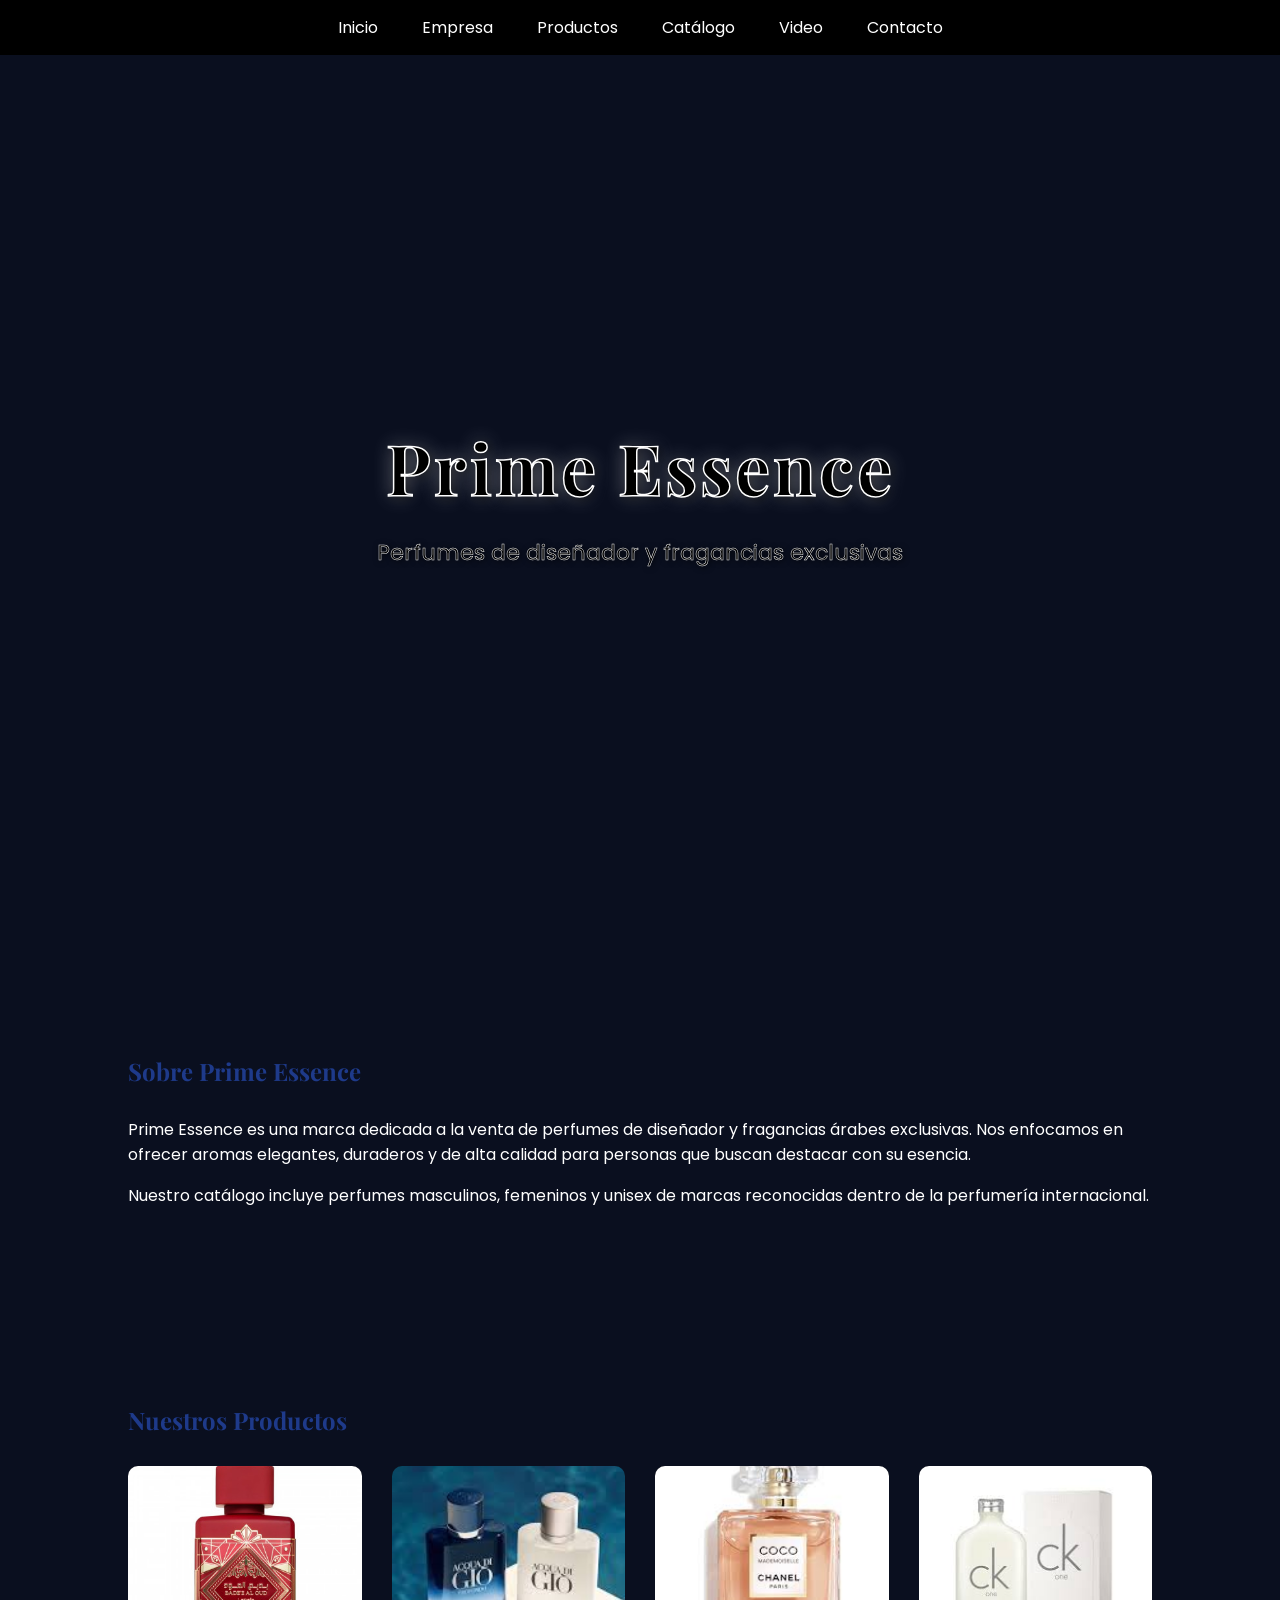
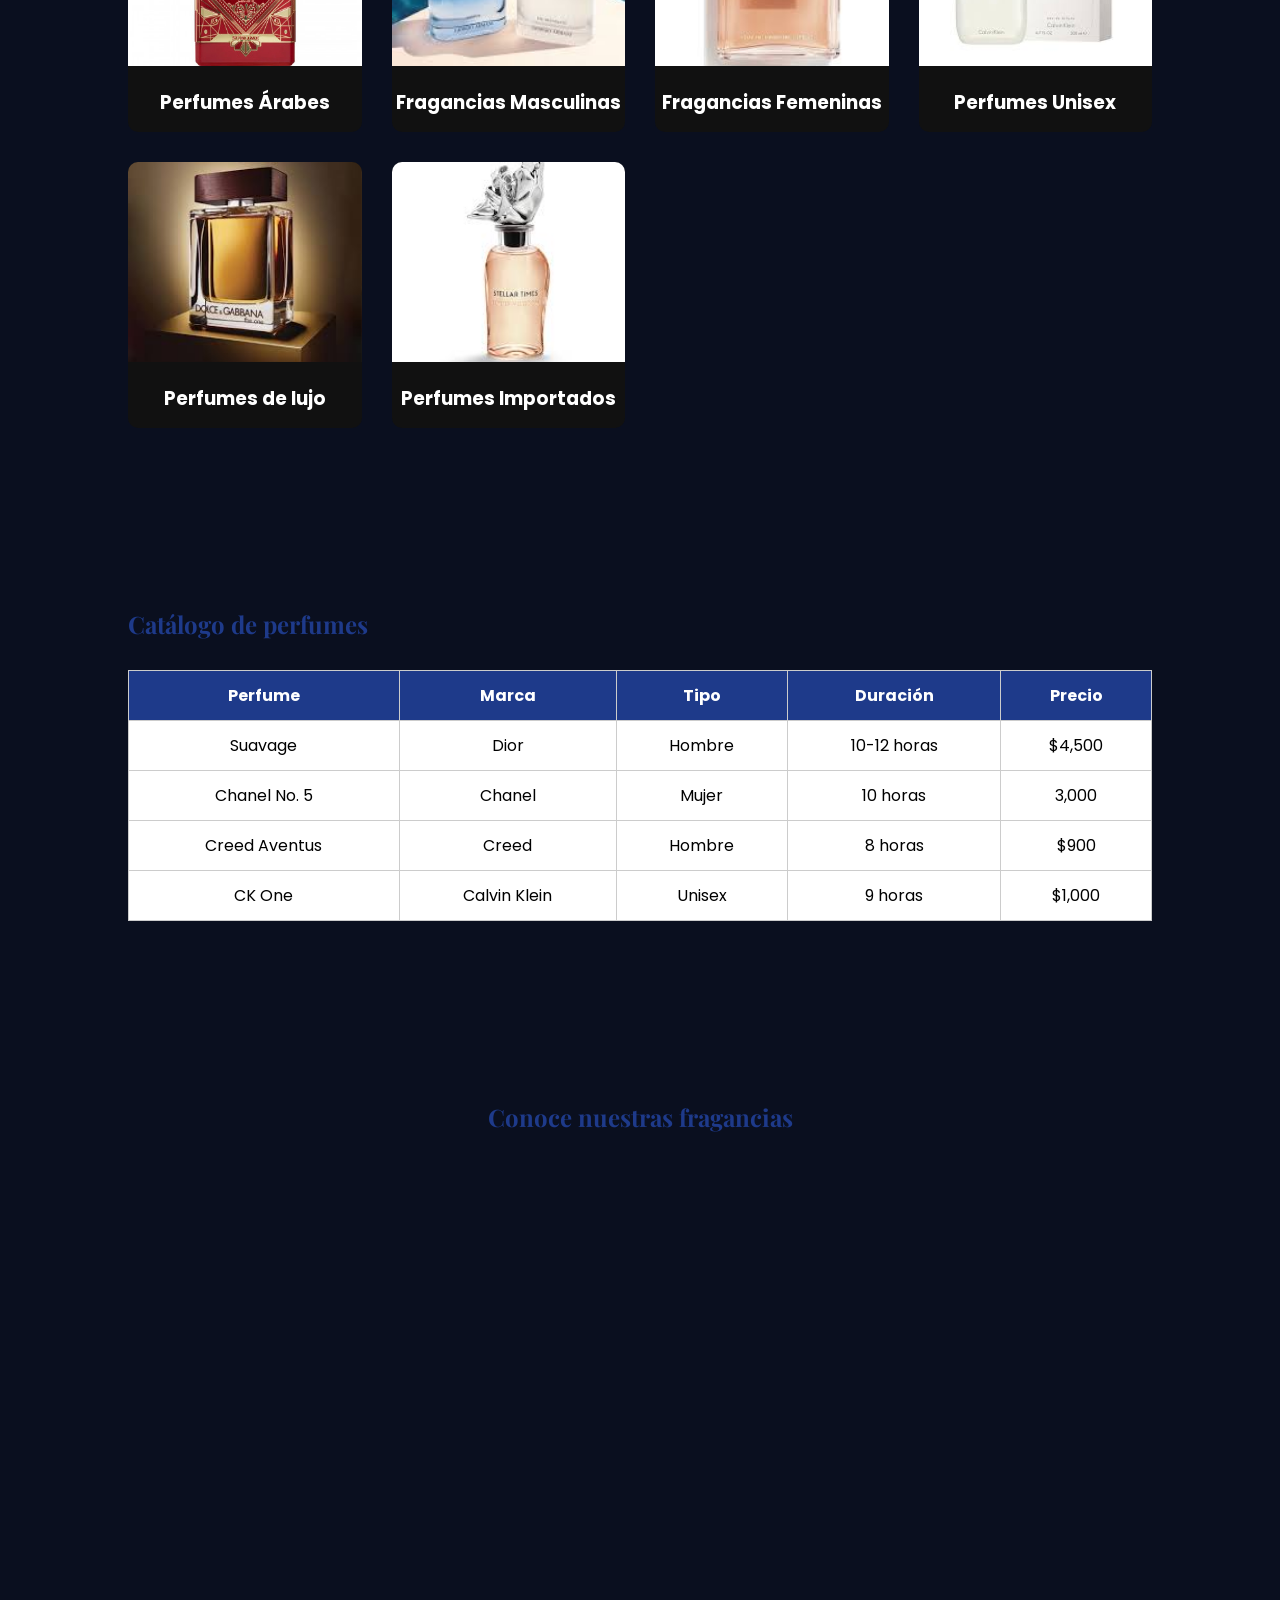
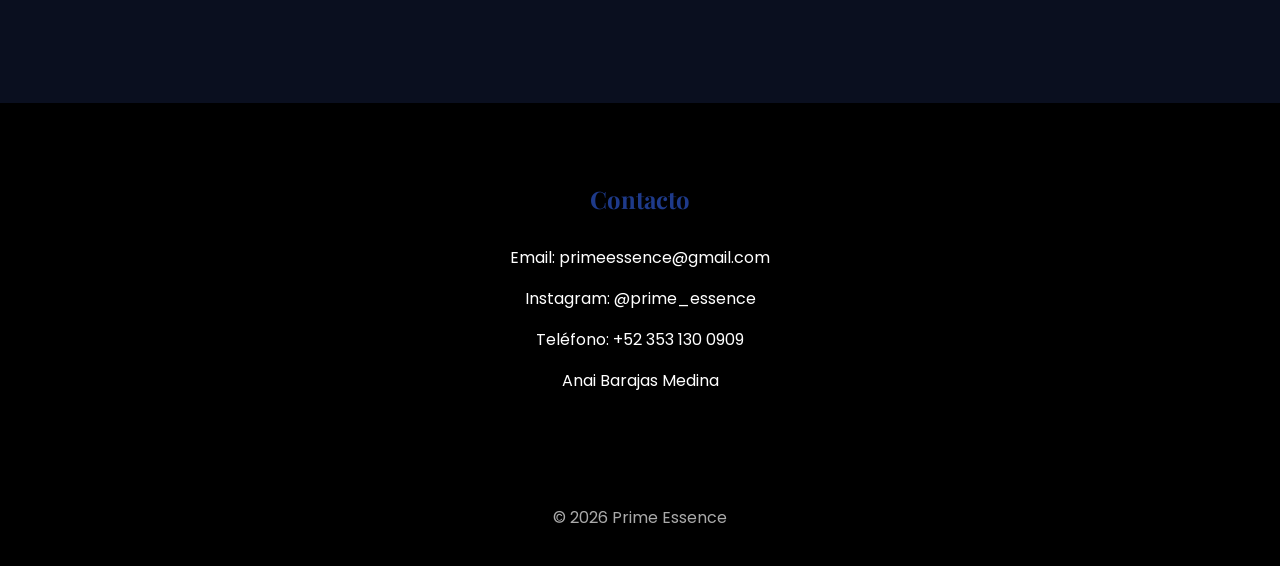
==== index.html @ 15676454 "Index pagina 1 commit" ====
<!DOCTYPE html>
<html lang="es">
<head>
<meta charset="UTF-8">
<title>Prime Essence</title>

<link href="https://fonts.googleapis.com/css2?family=Playfair+Display:wght@500&family=Poppins:wght@300&display=swap" rel="stylesheet">

<style>

html{
scroll-behavior:smooth;
}

body{
margin:0;
font-family:Poppins;
background:#0a0f1f;
color:white;
}

/* MENU */

nav{
background:#000;
padding:15px;
text-align:center;
position:sticky;
top:0;
z-index:100;
}

nav a{
color:white;
margin:20px;
text-decoration:none;
font-size:16px;
transition:0.3s;
}

nav a:hover{
color:#1e3a8a;
}

/* PORTADA */

header{
background:url("portada2.jpg") center/cover;
height:100vh;
display:flex;
flex-direction:column;
justify-content:center;
align-items:center;
text-align:center;
}

header h1{
font-family:Playfair Display;
font-size:70px;
margin:0;
letter-spacing:3px;
color: black;
/* Borde blanco para resaltar sobre el fondo */
-webkit-text-stroke: 1.5px white;
text-shadow: 0 0 20px rgba(255,255,255,0.4), 2px 2px 8px rgba(0,0,0,0.8);
}

header p{
font-size:22px;
color: black;
-webkit-text-stroke: 0.5px white;
text-shadow: 1px 1px 6px rgba(0,0,0,0.9);
}

/* SECCIONES */

section{
padding:80px 10%;
}

h2{
font-family:Playfair Display;
color:#1e3a8a;
margin-bottom:30px;
}

/* PRODUCTOS */

.productos{
display:grid;
grid-template-columns:repeat(auto-fit,minmax(220px,1fr));
gap:30px;
}

.card{
background:#111;
border-radius:10px;
overflow:hidden;
text-align:center;
transition:0.3s;
}

.card img{
width:100%;
height:200px;
object-fit:cover;
}

.card:hover{
transform:scale(1.05);
}

.card h3{
margin:15px 0;
}

/* TABLA */

table{
width:100%;
border-collapse:collapse;
margin-top:20px;
background:white;
color:black;
}

th, td{
padding:12px;
border:1px solid #ccc;
text-align:center;
}

th{
background:#1e3a8a;
color:white;
}

/* VIDEO */

.video{
text-align:center;
}

/* Contenedor responsivo 16:9 */
.video-wrapper {
position: relative;
width: 80%;
margin: 0 auto;
padding-top: 45%; /* 80% * 9/16 = 45% */
}

.video-wrapper iframe {
position: absolute;
top: 0;
left: 0;
width: 100%;
height: 100%;
border: none;
}

/* CONTACTO */

.contacto{
background:#000;
text-align:center;
padding:60px;
}

footer{
text-align:center;
padding:20px;
background:#000;
color:#aaa;
}

</style>
</head>

<body>

<nav>

<a href="#inicio">Inicio</a>
<a href="#empresa">Empresa</a>
<a href="#productos">Productos</a>
<a href="#catalogo">Catálogo</a>
<a href="#video">Video</a>
<a href="#contacto">Contacto</a>

</nav>

<header id="inicio">

<h1>Prime Essence</h1>
<p>Perfumes de diseñador y fragancias exclusivas</p>

</header>

<section id="empresa">

<h2>Sobre Prime Essence</h2>

<p>
Prime Essence es una marca dedicada a la venta de perfumes de diseñador y fragancias
árabes exclusivas. Nos enfocamos en ofrecer aromas elegantes, duraderos y de alta
calidad para personas que buscan destacar con su esencia.
</p>

<p>
Nuestro catálogo incluye perfumes masculinos, femeninos y unisex de marcas
reconocidas dentro de la perfumería internacional.
</p>

</section>

<section id="productos">

<h2>Nuestros Productos</h2>

<div class="productos">

<div class="card">
<img src="arabe.jpg.jpeg">
<h3>Perfumes Árabes</h3>
</div>

<div class="card">
<img src="masculinas.jpg.jpeg">
<h3>Fragancias Masculinas</h3>
</div>

<div class="card">
<img src="feme.jpg.jpeg">
<h3>Fragancias Femeninas</h3>
</div>

<div class="card">
<img src="unisex.jpg.jpeg">
<h3>Perfumes Unisex</h3>
</div>

<div class="card">
<img src="delujo.jpg.jpeg">
<h3>Perfumes de lujo</h3>
</div>

<div class="card">
<img src="impor.jpg.jpeg">
<h3>Perfumes Importados</h3>
</div>

</div>

</section>

<section id="catalogo">

<h2>Catálogo de perfumes</h2>

<table>

<tr>
<th>Perfume</th>
<th>Marca</th>
<th>Tipo</th>
<th>Duración</th>
<th>Precio</th>
</tr>

<tr>
<td>Suavage</td>
<td>Dior</td>
<td>Hombre</td>
<td>10-12 horas</td>
<td>$4,500</td>
</tr>

<tr>
<td>Chanel No. 5</td>
<td>Chanel</td>
<td>Mujer</td>
<td>10 horas</td>
<td>3,000</td>
</tr>

<tr>
<td>Creed Aventus</td>
<td>Creed</td>
<td>Hombre</td>
<td>8 horas</td>
<td>$900</td>
</tr>

<tr>
<td>CK One</td>
<td>Calvin Klein</td>
<td>Unisex</td>
<td>9 horas</td>
<td>$1,000</td>
</tr>

</table>

</section>

<section id="video" class="video">

<h2>Conoce nuestras fragancias</h2>

<!-- URL de embed corregida: usar /embed/VIDEO_ID en lugar del link de watch -->
<div class="video-wrapper">
  <iframe 
    src="https://www.youtube.com/embed/Tdal-6WNWVo" 
    allow="accelerometer; autoplay; clipboard-write; encrypted-media; gyroscope; picture-in-picture" 
    allowfullscreen>
  </iframe>
</div>

</section>

<section id="contacto" class="contacto">

<h2>Contacto</h2>

<p>Email: primeessence@gmail.com</p>
<p>Instagram: @prime_essence</p>
<p>Teléfono: +52 353 130 0909</p>
<p>Anai Barajas Medina</p>

</section>

<footer>

<p>© 2026 Prime Essence</p>

</footer>

</body>
</html>
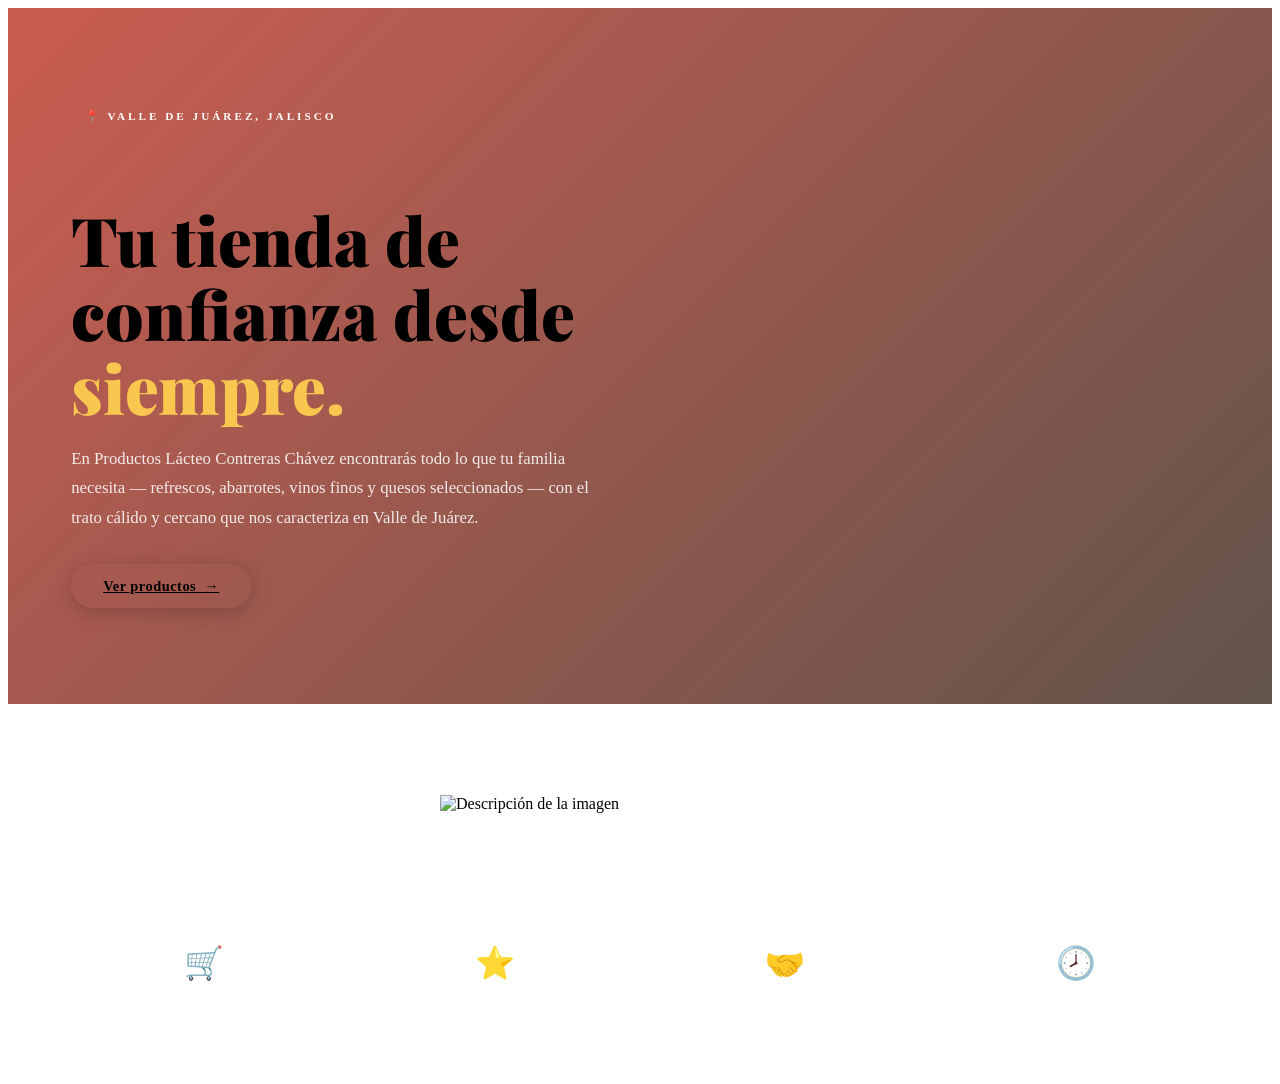
==== commit e71a4649: "Index2" ====
--- a/index.html
+++ b/index.html
@@ -1,339 +1,119 @@
 <!DOCTYPE html>
 <html lang="es">
 <head>
-<meta charset="UTF-8">
-<title>Prime Essence</title>
+  <meta charset="UTF-8" />
+  <meta name="viewport" content="width=device-width, initial-scale=1.0"/>
+  <title>Inicio – Productos Lácteo Contreras Chávez</title>
+  <link rel="preconnect" href="https://fonts.googleapis.com">
+  <link href="https://fonts.googleapis.com/css2?family=Playfair+Display:wght@700;900&family=Lato:wght@300;400;700&display=swap" rel="stylesheet">
+  <link rel="stylesheet" href="styles.css">
+  <style>
+    #inicio {
+      min-height:calc(100vh - var(--nav-h));
+      background:
+        linear-gradient(135deg,rgba(192,57,43,.82) 0%,rgba(44,26,14,.75) 100%),
+        url('https://images.unsplash.com/photo-1542838132-92c53300491e?q=80&w=1400') center/cover no-repeat;
+      display:flex; align-items:center;
+      padding:6rem 5%;
+      position:relative; overflow:hidden;
+    }
+    #inicio::after {
+      content:''; position:absolute;
+      bottom:-2px; left:0; right:0; height:80px;
+      background:var(--cream);
+      clip-path:ellipse(55% 100% at 50% 100%);
+    }
+    .hero-content { max-width:680px; animation:fadeUp .9s ease both; }
+    .hero-badge {
+      display:inline-block; background:var(--red-light); color:#fff;
+      font-size:.7rem; font-weight:700; letter-spacing:3px; text-transform:uppercase;
+      padding:.35rem .85rem; border-radius:30px; margin-bottom:1.2rem;
+    }
+    .hero-content h1 {
+      font-family:'Playfair Display',serif;
+      font-size:clamp(2.4rem,6vw,4.2rem); font-weight:900;
+      color:var(--white); line-height:1.1; margin-bottom:1.2rem;
+    }
+    .hero-content h1 em { color:#f9c74f; font-style:normal; }
+    .hero-content p {
+      font-size:1.05rem; font-weight:300; color:rgba(255,255,255,.88);
+      line-height:1.75; margin-bottom:2rem; max-width:520px;
+    }
+    .hero-cta {
+      display:inline-flex; align-items:center; gap:.6rem;
+      background:var(--white); color:var(--red);
+      font-weight:700; font-size:.9rem; letter-spacing:.5px;
+      padding:.85rem 2rem; border-radius:50px;
+      box-shadow:0 4px 20px rgba(0,0,0,.2);
+      transition:background .25s,color .25s,transform .2s;
+    }
+    .hero-cta:hover { background:var(--red); color:#fff; transform:translateY(-2px); }
 
-<link href="https://fonts.googleapis.com/css2?family=Playfair+Display:wght@500&family=Poppins:wght@300&display=swap" rel="stylesheet">
+    .highlights {
+      background:var(--red); padding:2.5rem 5%;
+      display:grid; grid-template-columns:repeat(auto-fit,minmax(180px,1fr));
+      gap:1.5rem; text-align:center;
+    }
+    .hl-item { color:#fff; }
+    .hl-icon { font-size:2rem; margin-bottom:.4rem; }
+    .hl-num  { font-family:'Playfair Display',serif; font-size:2rem; font-weight:900; line-height:1; }
+    .hl-text { font-size:.78rem; letter-spacing:2px; text-transform:uppercase; opacity:.8; }
 
-<style>
-
-html{
-scroll-behavior:smooth;
-}
-
-body{
-margin:0;
-font-family:Poppins;
-background:#0a0f1f;
-color:white;
-}
-
-/* MENU */
-
-nav{
-background:#000;
-padding:15px;
-text-align:center;
-position:sticky;
-top:0;
-z-index:100;
-}
-
-nav a{
-color:white;
-margin:20px;
-text-decoration:none;
-font-size:16px;
-transition:0.3s;
-}
-
-nav a:hover{
-color:#1e3a8a;
-}
-
-/* PORTADA */
-
-header{
-background:url("portada2.jpg") center/cover;
-height:100vh;
-display:flex;
-flex-direction:column;
-justify-content:center;
-align-items:center;
-text-align:center;
-}
-
-header h1{
-font-family:Playfair Display;
-font-size:70px;
-margin:0;
-letter-spacing:3px;
-color: black;
-/* Borde blanco para resaltar sobre el fondo */
--webkit-text-stroke: 1.5px white;
-text-shadow: 0 0 20px rgba(255,255,255,0.4), 2px 2px 8px rgba(0,0,0,0.8);
-}
-
-header p{
-font-size:22px;
-color: black;
--webkit-text-stroke: 0.5px white;
-text-shadow: 1px 1px 6px rgba(0,0,0,0.9);
-}
-
-/* SECCIONES */
-
-section{
-padding:80px 10%;
-}
-
-h2{
-font-family:Playfair Display;
-color:#1e3a8a;
-margin-bottom:30px;
-}
-
-/* PRODUCTOS */
-
-.productos{
-display:grid;
-grid-template-columns:repeat(auto-fit,minmax(220px,1fr));
-gap:30px;
-}
-
-.card{
-background:#111;
-border-radius:10px;
-overflow:hidden;
-text-align:center;
-transition:0.3s;
-}
-
-.card img{
-width:100%;
-height:200px;
-object-fit:cover;
-}
-
-.card:hover{
-transform:scale(1.05);
-}
-
-.card h3{
-margin:15px 0;
-}
-
-/* TABLA */
-
-table{
-width:100%;
-border-collapse:collapse;
-margin-top:20px;
-background:white;
-color:black;
-}
-
-th, td{
-padding:12px;
-border:1px solid #ccc;
-text-align:center;
-}
-
-th{
-background:#1e3a8a;
-color:white;
-}
-
-/* VIDEO */
-
-.video{
-text-align:center;
-}
-
-/* Contenedor responsivo 16:9 */
-.video-wrapper {
-position: relative;
-width: 80%;
-margin: 0 auto;
-padding-top: 45%; /* 80% * 9/16 = 45% */
-}
-
-.video-wrapper iframe {
-position: absolute;
-top: 0;
-left: 0;
-width: 100%;
-height: 100%;
-border: none;
-}
-
-/* CONTACTO */
-
-.contacto{
-background:#000;
-text-align:center;
-padding:60px;
-}
-
-footer{
-text-align:center;
-padding:20px;
-background:#000;
-color:#aaa;
-}
-
-</style>
+    #preview { background:var(--warm-gray); }
+    .products-grid {
+      display:grid; grid-template-columns:repeat(auto-fit,minmax(240px,1fr)); gap:1.8rem;
+    }
+    .card {
+      background:var(--white); border-radius:var(--radius);
+      overflow:hidden; box-shadow:var(--shadow);
+      transition:transform .3s,box-shadow .3s;
+    }
+    .card:hover { transform:translateY(-6px); box-shadow:0 12px 36px rgba(44,26,14,.18); }
+    .card-img-wrap { height:200px; overflow:hidden; position:relative; }
+    .card-img-wrap img { height:100%; object-fit:cover; transition:transform .5s; }
+    .card:hover .card-img-wrap img { transform:scale(1.07); }
+    .card-tag {
+      position:absolute; top:.8rem; left:.8rem;
+      background:var(--red); color:#fff;
+      font-size:.65rem; font-weight:700; letter-spacing:2px;
+      text-transform:uppercase; padding:.3rem .7rem; border-radius:20px;
+    }
+    .card-body { padding:1.2rem 1.4rem 1.5rem; }
+    .card-body h3 {
+      font-family:'Playfair Display',serif; font-size:1.2rem;
+      font-weight:700; margin-bottom:.4rem; color:var(--dark);
+    }
+    .card-body p { font-size:.83rem; color:var(--mid-gray); line-height:1.6; }
+    .card-arrow {
+      display:inline-flex; align-items:center; gap:.3rem;
+      color:var(--red); font-size:.8rem; font-weight:700;
+      margin-top:.8rem; letter-spacing:.5px;
+    }
+    @media(max-width:640px){ .highlights{ grid-template-columns:1fr 1fr; } }
+  </style>
 </head>
-
 <body>
 
-<nav>
-
-<a href="#inicio">Inicio</a>
-<a href="#empresa">Empresa</a>
-<a href="#productos">Productos</a>
-<a href="#catalogo">Catálogo</a>
-<a href="#video">Video</a>
-<a href="#contacto">Contacto</a>
-
-</nav>
-
-<header id="inicio">
-
-<h1>Prime Essence</h1>
-<p>Perfumes de diseñador y fragancias exclusivas</p>
-
-</header>
-
-<section id="empresa">
-
-<h2>Sobre Prime Essence</h2>
-
-<p>
-Prime Essence es una marca dedicada a la venta de perfumes de diseñador y fragancias
-árabes exclusivas. Nos enfocamos en ofrecer aromas elegantes, duraderos y de alta
-calidad para personas que buscan destacar con su esencia.
-</p>
-
-<p>
-Nuestro catálogo incluye perfumes masculinos, femeninos y unisex de marcas
-reconocidas dentro de la perfumería internacional.
-</p>
-
+<section id="inicio">
+  <div class="hero-content">
+    <span class="hero-badge">📍 Valle de Juárez, Jalisco</span>
+    <h1>Tu tienda de<br>confianza desde<br><em>siempre.</em></h1>
+    <p>En Productos Lácteo Contreras Chávez encontrarás todo lo que tu familia necesita — refrescos, abarrotes, vinos finos y quesos seleccionados — con el trato cálido y cercano que nos caracteriza en Valle de Juárez.</p>
+    <a href="productos.html" class="hero-cta">Ver productos &nbsp;→</a>
+  </div>
 </section>
 
-<section id="productos">
-
-<h2>Nuestros Productos</h2>
-
-<div class="productos">
-
-<div class="card">
-<img src="arabe.jpg.jpeg">
-<h3>Perfumes Árabes</h3>
+<div  style="display: flex; justify-content: center; align-items: center; min-height: 200px;">
+  <img src="logo.png" alt="Descripción de la imagen" style="width: 400px; height: auto;">
 </div>
 
-<div class="card">
-<img src="masculinas.jpg.jpeg">
-<h3>Fragancias Masculinas</h3>
+<div class="highlights">
+  <div class="hl-item"><div class="hl-icon">🛒</div><div class="hl-num">+500</div><div class="hl-text">Productos</div></div>
+  <div class="hl-item"><div class="hl-icon">⭐</div><div class="hl-num">20+</div><div class="hl-text">Años de tradición</div></div>
+  <div class="hl-item"><div class="hl-icon">🤝</div><div class="hl-num">100%</div><div class="hl-text">Trato familiar</div></div>
+  <div class="hl-item"><div class="hl-icon">🕗</div><div class="hl-num">7/7</div><div class="hl-text">Todos los días</div></div>
 </div>
 
-<div class="card">
-<img src="feme.jpg.jpeg">
-<h3>Fragancias Femeninas</h3>
-</div>
-
-<div class="card">
-<img src="unisex.jpg.jpeg">
-<h3>Perfumes Unisex</h3>
-</div>
-
-<div class="card">
-<img src="delujo.jpg.jpeg">
-<h3>Perfumes de lujo</h3>
-</div>
-
-<div class="card">
-<img src="impor.jpg.jpeg">
-<h3>Perfumes Importados</h3>
-</div>
-
-</div>
-
-</section>
-
-<section id="catalogo">
-
-<h2>Catálogo de perfumes</h2>
-
-<table>
-
-<tr>
-<th>Perfume</th>
-<th>Marca</th>
-<th>Tipo</th>
-<th>Duración</th>
-<th>Precio</th>
-</tr>
-
-<tr>
-<td>Suavage</td>
-<td>Dior</td>
-<td>Hombre</td>
-<td>10-12 horas</td>
-<td>$4,500</td>
-</tr>
-
-<tr>
-<td>Chanel No. 5</td>
-<td>Chanel</td>
-<td>Mujer</td>
-<td>10 horas</td>
-<td>3,000</td>
-</tr>
-
-<tr>
-<td>Creed Aventus</td>
-<td>Creed</td>
-<td>Hombre</td>
-<td>8 horas</td>
-<td>$900</td>
-</tr>
-
-<tr>
-<td>CK One</td>
-<td>Calvin Klein</td>
-<td>Unisex</td>
-<td>9 horas</td>
-<td>$1,000</td>
-</tr>
-
-</table>
-
-</section>
-
-<section id="video" class="video">
-
-<h2>Conoce nuestras fragancias</h2>
-
-<!-- URL de embed corregida: usar /embed/VIDEO_ID en lugar del link de watch -->
-<div class="video-wrapper">
-  <iframe 
-    src="https://www.youtube.com/embed/Tdal-6WNWVo" 
-    allow="accelerometer; autoplay; clipboard-write; encrypted-media; gyroscope; picture-in-picture" 
-    allowfullscreen>
-  </iframe>
-</div>
-
-</section>
-
-<section id="contacto" class="contacto">
-
-<h2>Contacto</h2>
-
-<p>Email: primeessence@gmail.com</p>
-<p>Instagram: @prime_essence</p>
-<p>Teléfono: +52 353 130 0909</p>
-<p>Anai Barajas Medina</p>
-
-</section>
-
-<footer>
-
-<p>© 2026 Prime Essence</p>
-
-</footer>
-
+<script src="nav.js"></script>
 </body>
 </html>
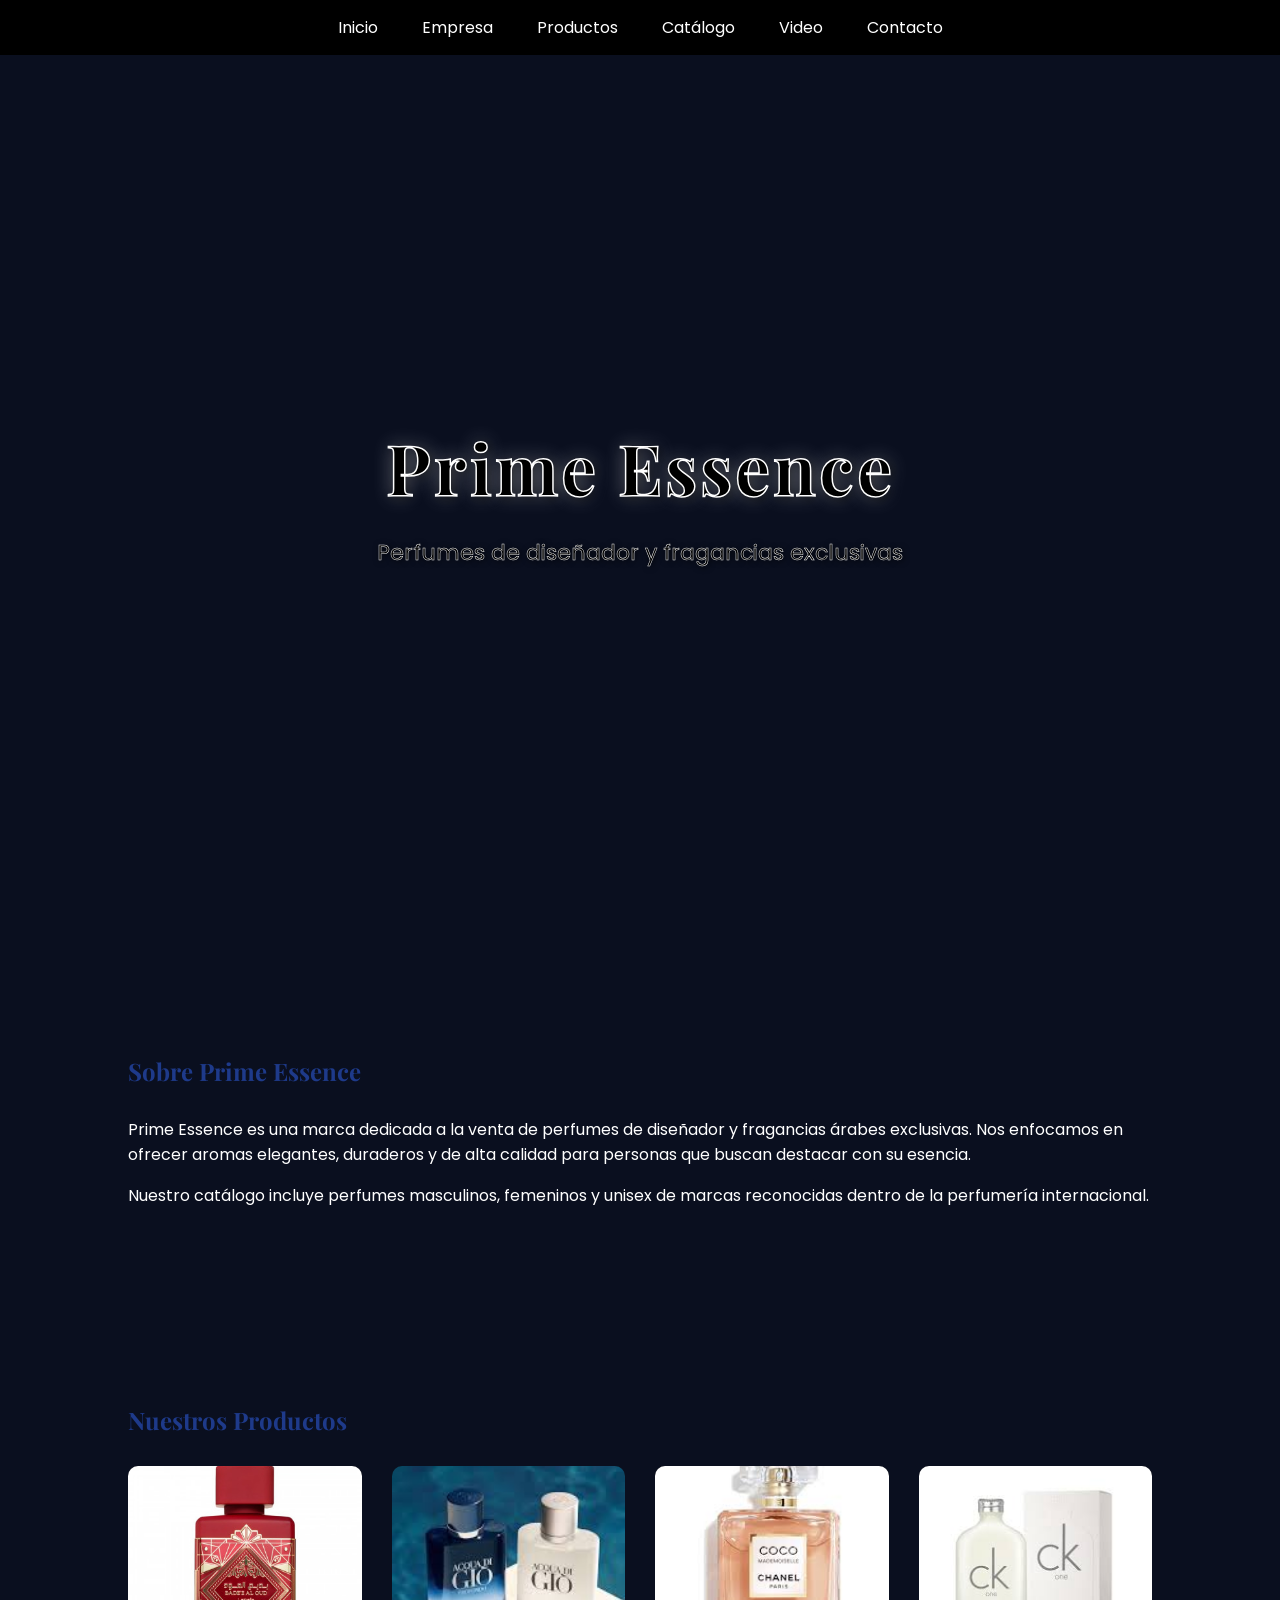
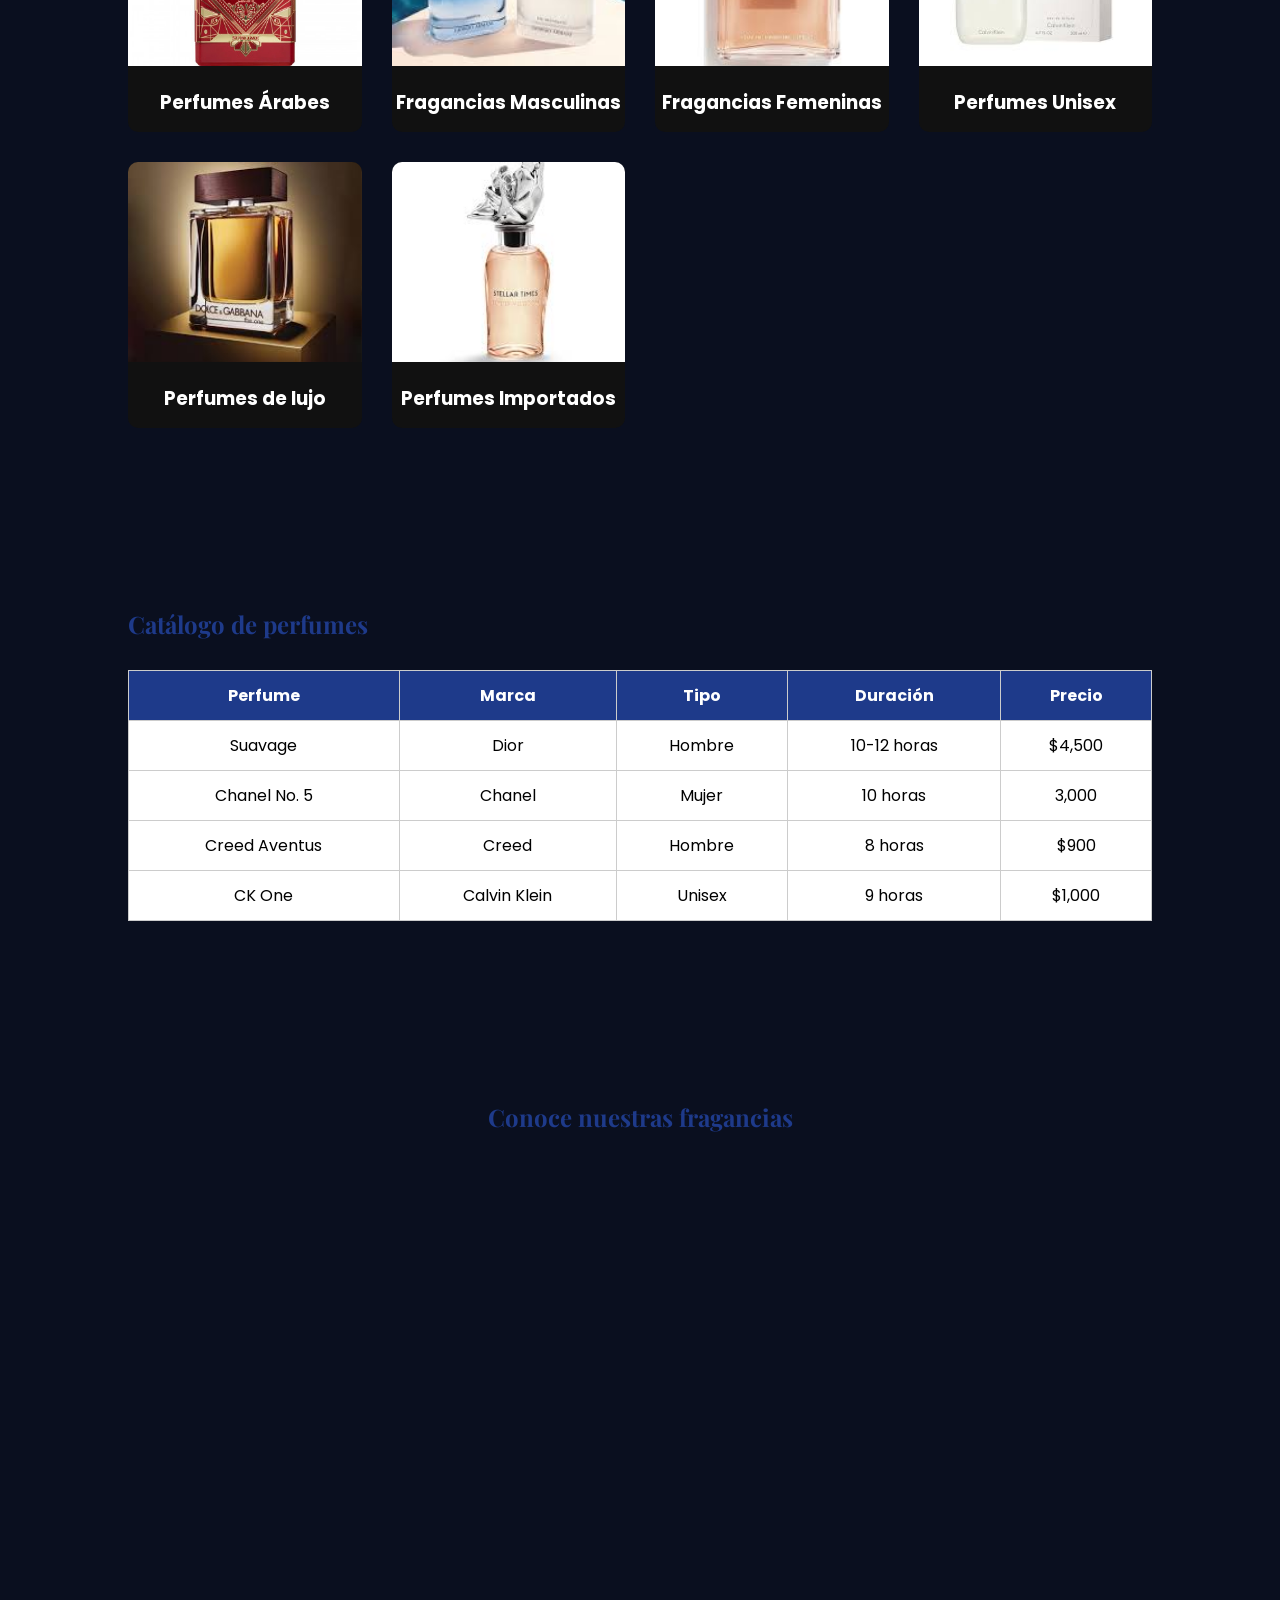
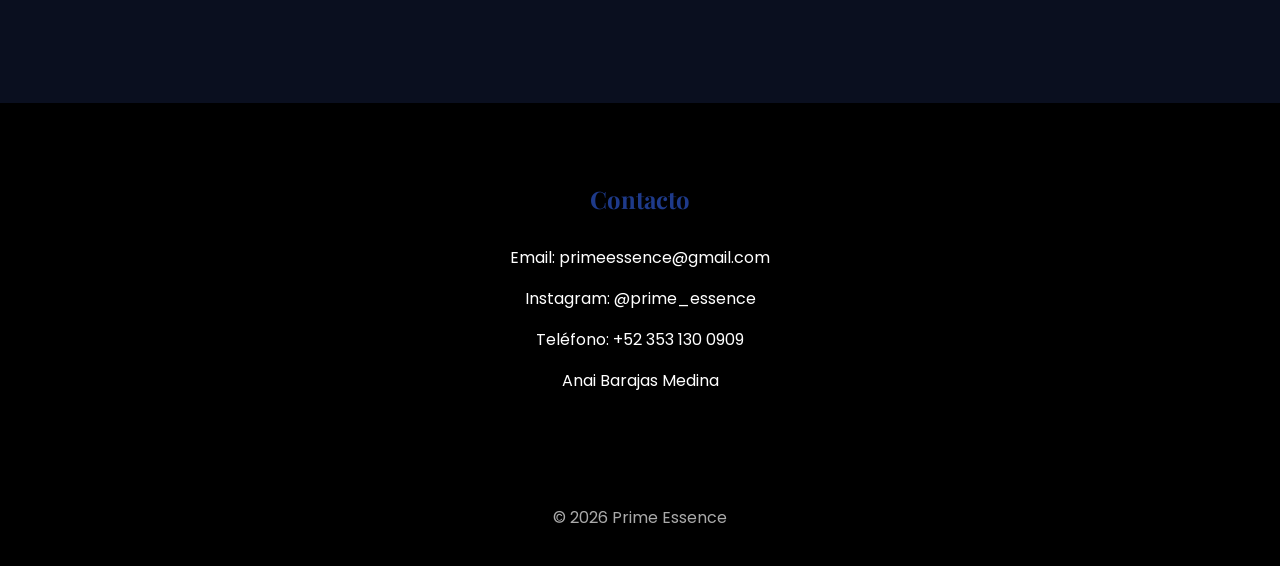
==== commit f987e389: "index correct" ====
--- a/index.html
+++ b/index.html
@@ -1,119 +1,339 @@
 <!DOCTYPE html>
 <html lang="es">
 <head>
-  <meta charset="UTF-8" />
-  <meta name="viewport" content="width=device-width, initial-scale=1.0"/>
-  <title>Inicio – Productos Lácteo Contreras Chávez</title>
-  <link rel="preconnect" href="https://fonts.googleapis.com">
-  <link href="https://fonts.googleapis.com/css2?family=Playfair+Display:wght@700;900&family=Lato:wght@300;400;700&display=swap" rel="stylesheet">
-  <link rel="stylesheet" href="styles.css">
-  <style>
-    #inicio {
-      min-height:calc(100vh - var(--nav-h));
-      background:
-        linear-gradient(135deg,rgba(192,57,43,.82) 0%,rgba(44,26,14,.75) 100%),
-        url('https://images.unsplash.com/photo-1542838132-92c53300491e?q=80&w=1400') center/cover no-repeat;
-      display:flex; align-items:center;
-      padding:6rem 5%;
-      position:relative; overflow:hidden;
-    }
-    #inicio::after {
-      content:''; position:absolute;
-      bottom:-2px; left:0; right:0; height:80px;
-      background:var(--cream);
-      clip-path:ellipse(55% 100% at 50% 100%);
-    }
-    .hero-content { max-width:680px; animation:fadeUp .9s ease both; }
-    .hero-badge {
-      display:inline-block; background:var(--red-light); color:#fff;
-      font-size:.7rem; font-weight:700; letter-spacing:3px; text-transform:uppercase;
-      padding:.35rem .85rem; border-radius:30px; margin-bottom:1.2rem;
-    }
-    .hero-content h1 {
-      font-family:'Playfair Display',serif;
-      font-size:clamp(2.4rem,6vw,4.2rem); font-weight:900;
-      color:var(--white); line-height:1.1; margin-bottom:1.2rem;
-    }
-    .hero-content h1 em { color:#f9c74f; font-style:normal; }
-    .hero-content p {
-      font-size:1.05rem; font-weight:300; color:rgba(255,255,255,.88);
-      line-height:1.75; margin-bottom:2rem; max-width:520px;
-    }
-    .hero-cta {
-      display:inline-flex; align-items:center; gap:.6rem;
-      background:var(--white); color:var(--red);
-      font-weight:700; font-size:.9rem; letter-spacing:.5px;
-      padding:.85rem 2rem; border-radius:50px;
-      box-shadow:0 4px 20px rgba(0,0,0,.2);
-      transition:background .25s,color .25s,transform .2s;
-    }
-    .hero-cta:hover { background:var(--red); color:#fff; transform:translateY(-2px); }
-
-    .highlights {
-      background:var(--red); padding:2.5rem 5%;
-      display:grid; grid-template-columns:repeat(auto-fit,minmax(180px,1fr));
-      gap:1.5rem; text-align:center;
-    }
-    .hl-item { color:#fff; }
-    .hl-icon { font-size:2rem; margin-bottom:.4rem; }
-    .hl-num  { font-family:'Playfair Display',serif; font-size:2rem; font-weight:900; line-height:1; }
-    .hl-text { font-size:.78rem; letter-spacing:2px; text-transform:uppercase; opacity:.8; }
-
-    #preview { background:var(--warm-gray); }
-    .products-grid {
-      display:grid; grid-template-columns:repeat(auto-fit,minmax(240px,1fr)); gap:1.8rem;
-    }
-    .card {
-      background:var(--white); border-radius:var(--radius);
-      overflow:hidden; box-shadow:var(--shadow);
-      transition:transform .3s,box-shadow .3s;
-    }
-    .card:hover { transform:translateY(-6px); box-shadow:0 12px 36px rgba(44,26,14,.18); }
-    .card-img-wrap { height:200px; overflow:hidden; position:relative; }
-    .card-img-wrap img { height:100%; object-fit:cover; transition:transform .5s; }
-    .card:hover .card-img-wrap img { transform:scale(1.07); }
-    .card-tag {
-      position:absolute; top:.8rem; left:.8rem;
-      background:var(--red); color:#fff;
-      font-size:.65rem; font-weight:700; letter-spacing:2px;
-      text-transform:uppercase; padding:.3rem .7rem; border-radius:20px;
-    }
-    .card-body { padding:1.2rem 1.4rem 1.5rem; }
-    .card-body h3 {
-      font-family:'Playfair Display',serif; font-size:1.2rem;
-      font-weight:700; margin-bottom:.4rem; color:var(--dark);
-    }
-    .card-body p { font-size:.83rem; color:var(--mid-gray); line-height:1.6; }
-    .card-arrow {
-      display:inline-flex; align-items:center; gap:.3rem;
-      color:var(--red); font-size:.8rem; font-weight:700;
-      margin-top:.8rem; letter-spacing:.5px;
-    }
-    @media(max-width:640px){ .highlights{ grid-template-columns:1fr 1fr; } }
-  </style>
+<meta charset="UTF-8">
+<title>Prime Essence</title>
+
+<link href="https://fonts.googleapis.com/css2?family=Playfair+Display:wght@500&family=Poppins:wght@300&display=swap" rel="stylesheet">
+
+<style>
+
+html{
+scroll-behavior:smooth;
+}
+
+body{
+margin:0;
+font-family:Poppins;
+background:#0a0f1f;
+color:white;
+}
+
+/* MENU */
+
+nav{
+background:#000;
+padding:15px;
+text-align:center;
+position:sticky;
+top:0;
+z-index:100;
+}
+
+nav a{
+color:white;
+margin:20px;
+text-decoration:none;
+font-size:16px;
+transition:0.3s;
+}
+
+nav a:hover{
+color:#1e3a8a;
+}
+
+/* PORTADA */
+
+header{
+background:url("portada2.jpg") center/cover;
+height:100vh;
+display:flex;
+flex-direction:column;
+justify-content:center;
+align-items:center;
+text-align:center;
+}
+
+header h1{
+font-family:Playfair Display;
+font-size:70px;
+margin:0;
+letter-spacing:3px;
+color: black;
+/* Borde blanco para resaltar sobre el fondo */
+-webkit-text-stroke: 1.5px white;
+text-shadow: 0 0 20px rgba(255,255,255,0.4), 2px 2px 8px rgba(0,0,0,0.8);
+}
+
+header p{
+font-size:22px;
+color: black;
+-webkit-text-stroke: 0.5px white;
+text-shadow: 1px 1px 6px rgba(0,0,0,0.9);
+}
+
+/* SECCIONES */
+
+section{
+padding:80px 10%;
+}
+
+h2{
+font-family:Playfair Display;
+color:#1e3a8a;
+margin-bottom:30px;
+}
+
+/* PRODUCTOS */
+
+.productos{
+display:grid;
+grid-template-columns:repeat(auto-fit,minmax(220px,1fr));
+gap:30px;
+}
+
+.card{
+background:#111;
+border-radius:10px;
+overflow:hidden;
+text-align:center;
+transition:0.3s;
+}
+
+.card img{
+width:100%;
+height:200px;
+object-fit:cover;
+}
+
+.card:hover{
+transform:scale(1.05);
+}
+
+.card h3{
+margin:15px 0;
+}
+
+/* TABLA */
+
+table{
+width:100%;
+border-collapse:collapse;
+margin-top:20px;
+background:white;
+color:black;
+}
+
+th, td{
+padding:12px;
+border:1px solid #ccc;
+text-align:center;
+}
+
+th{
+background:#1e3a8a;
+color:white;
+}
+
+/* VIDEO */
+
+.video{
+text-align:center;
+}
+
+/* Contenedor responsivo 16:9 */
+.video-wrapper {
+position: relative;
+width: 80%;
+margin: 0 auto;
+padding-top: 45%; /* 80% * 9/16 = 45% */
+}
+
+.video-wrapper iframe {
+position: absolute;
+top: 0;
+left: 0;
+width: 100%;
+height: 100%;
+border: none;
+}
+
+/* CONTACTO */
+
+.contacto{
+background:#000;
+text-align:center;
+padding:60px;
+}
+
+footer{
+text-align:center;
+padding:20px;
+background:#000;
+color:#aaa;
+}
+
+</style>
 </head>
+
 <body>
 
-<section id="inicio">
-  <div class="hero-content">
-    <span class="hero-badge">📍 Valle de Juárez, Jalisco</span>
-    <h1>Tu tienda de<br>confianza desde<br><em>siempre.</em></h1>
-    <p>En Productos Lácteo Contreras Chávez encontrarás todo lo que tu familia necesita — refrescos, abarrotes, vinos finos y quesos seleccionados — con el trato cálido y cercano que nos caracteriza en Valle de Juárez.</p>
-    <a href="productos.html" class="hero-cta">Ver productos &nbsp;→</a>
-  </div>
-</section>
-
-<div  style="display: flex; justify-content: center; align-items: center; min-height: 200px;">
-  <img src="logo.png" alt="Descripción de la imagen" style="width: 400px; height: auto;">
-</div>
-
-<div class="highlights">
-  <div class="hl-item"><div class="hl-icon">🛒</div><div class="hl-num">+500</div><div class="hl-text">Productos</div></div>
-  <div class="hl-item"><div class="hl-icon">⭐</div><div class="hl-num">20+</div><div class="hl-text">Años de tradición</div></div>
-  <div class="hl-item"><div class="hl-icon">🤝</div><div class="hl-num">100%</div><div class="hl-text">Trato familiar</div></div>
-  <div class="hl-item"><div class="hl-icon">🕗</div><div class="hl-num">7/7</div><div class="hl-text">Todos los días</div></div>
-</div>
-
-<script src="nav.js"></script>
+<nav>
+
+<a href="#inicio">Inicio</a>
+<a href="#empresa">Empresa</a>
+<a href="#productos">Productos</a>
+<a href="#catalogo">Catálogo</a>
+<a href="#video">Video</a>
+<a href="#contacto">Contacto</a>
+
+</nav>
+
+<header id="inicio">
+
+<h1>Prime Essence</h1>
+<p>Perfumes de diseñador y fragancias exclusivas</p>
+
+</header>
+
+<section id="empresa">
+
+<h2>Sobre Prime Essence</h2>
+
+<p>
+Prime Essence es una marca dedicada a la venta de perfumes de diseñador y fragancias
+árabes exclusivas. Nos enfocamos en ofrecer aromas elegantes, duraderos y de alta
+calidad para personas que buscan destacar con su esencia.
+</p>
+
+<p>
+Nuestro catálogo incluye perfumes masculinos, femeninos y unisex de marcas
+reconocidas dentro de la perfumería internacional.
+</p>
+
+</section>
+
+<section id="productos">
+
+<h2>Nuestros Productos</h2>
+
+<div class="productos">
+
+<div class="card">
+<img src="arabe.jpg.jpeg">
+<h3>Perfumes Árabes</h3>
+</div>
+
+<div class="card">
+<img src="masculinas.jpg.jpeg">
+<h3>Fragancias Masculinas</h3>
+</div>
+
+<div class="card">
+<img src="feme.jpg.jpeg">
+<h3>Fragancias Femeninas</h3>
+</div>
+
+<div class="card">
+<img src="unisex.jpg.jpeg">
+<h3>Perfumes Unisex</h3>
+</div>
+
+<div class="card">
+<img src="delujo.jpg.jpeg">
+<h3>Perfumes de lujo</h3>
+</div>
+
+<div class="card">
+<img src="impor.jpg.jpeg">
+<h3>Perfumes Importados</h3>
+</div>
+
+</div>
+
+</section>
+
+<section id="catalogo">
+
+<h2>Catálogo de perfumes</h2>
+
+<table>
+
+<tr>
+<th>Perfume</th>
+<th>Marca</th>
+<th>Tipo</th>
+<th>Duración</th>
+<th>Precio</th>
+</tr>
+
+<tr>
+<td>Suavage</td>
+<td>Dior</td>
+<td>Hombre</td>
+<td>10-12 horas</td>
+<td>$4,500</td>
+</tr>
+
+<tr>
+<td>Chanel No. 5</td>
+<td>Chanel</td>
+<td>Mujer</td>
+<td>10 horas</td>
+<td>3,000</td>
+</tr>
+
+<tr>
+<td>Creed Aventus</td>
+<td>Creed</td>
+<td>Hombre</td>
+<td>8 horas</td>
+<td>$900</td>
+</tr>
+
+<tr>
+<td>CK One</td>
+<td>Calvin Klein</td>
+<td>Unisex</td>
+<td>9 horas</td>
+<td>$1,000</td>
+</tr>
+
+</table>
+
+</section>
+
+<section id="video" class="video">
+
+<h2>Conoce nuestras fragancias</h2>
+
+<!-- URL de embed corregida: usar /embed/VIDEO_ID en lugar del link de watch -->
+<div class="video-wrapper">
+  <iframe 
+    src="https://www.youtube.com/embed/Tdal-6WNWVo" 
+    allow="accelerometer; autoplay; clipboard-write; encrypted-media; gyroscope; picture-in-picture" 
+    allowfullscreen>
+  </iframe>
+</div>
+
+</section>
+
+<section id="contacto" class="contacto">
+
+<h2>Contacto</h2>
+
+<p>Email: primeessence@gmail.com</p>
+<p>Instagram: @prime_essence</p>
+<p>Teléfono: +52 353 130 0909</p>
+<p>Anai Barajas Medina</p>
+
+</section>
+
+<footer>
+
+<p>© 2026 Prime Essence</p>
+
+</footer>
+
 </body>
 </html>
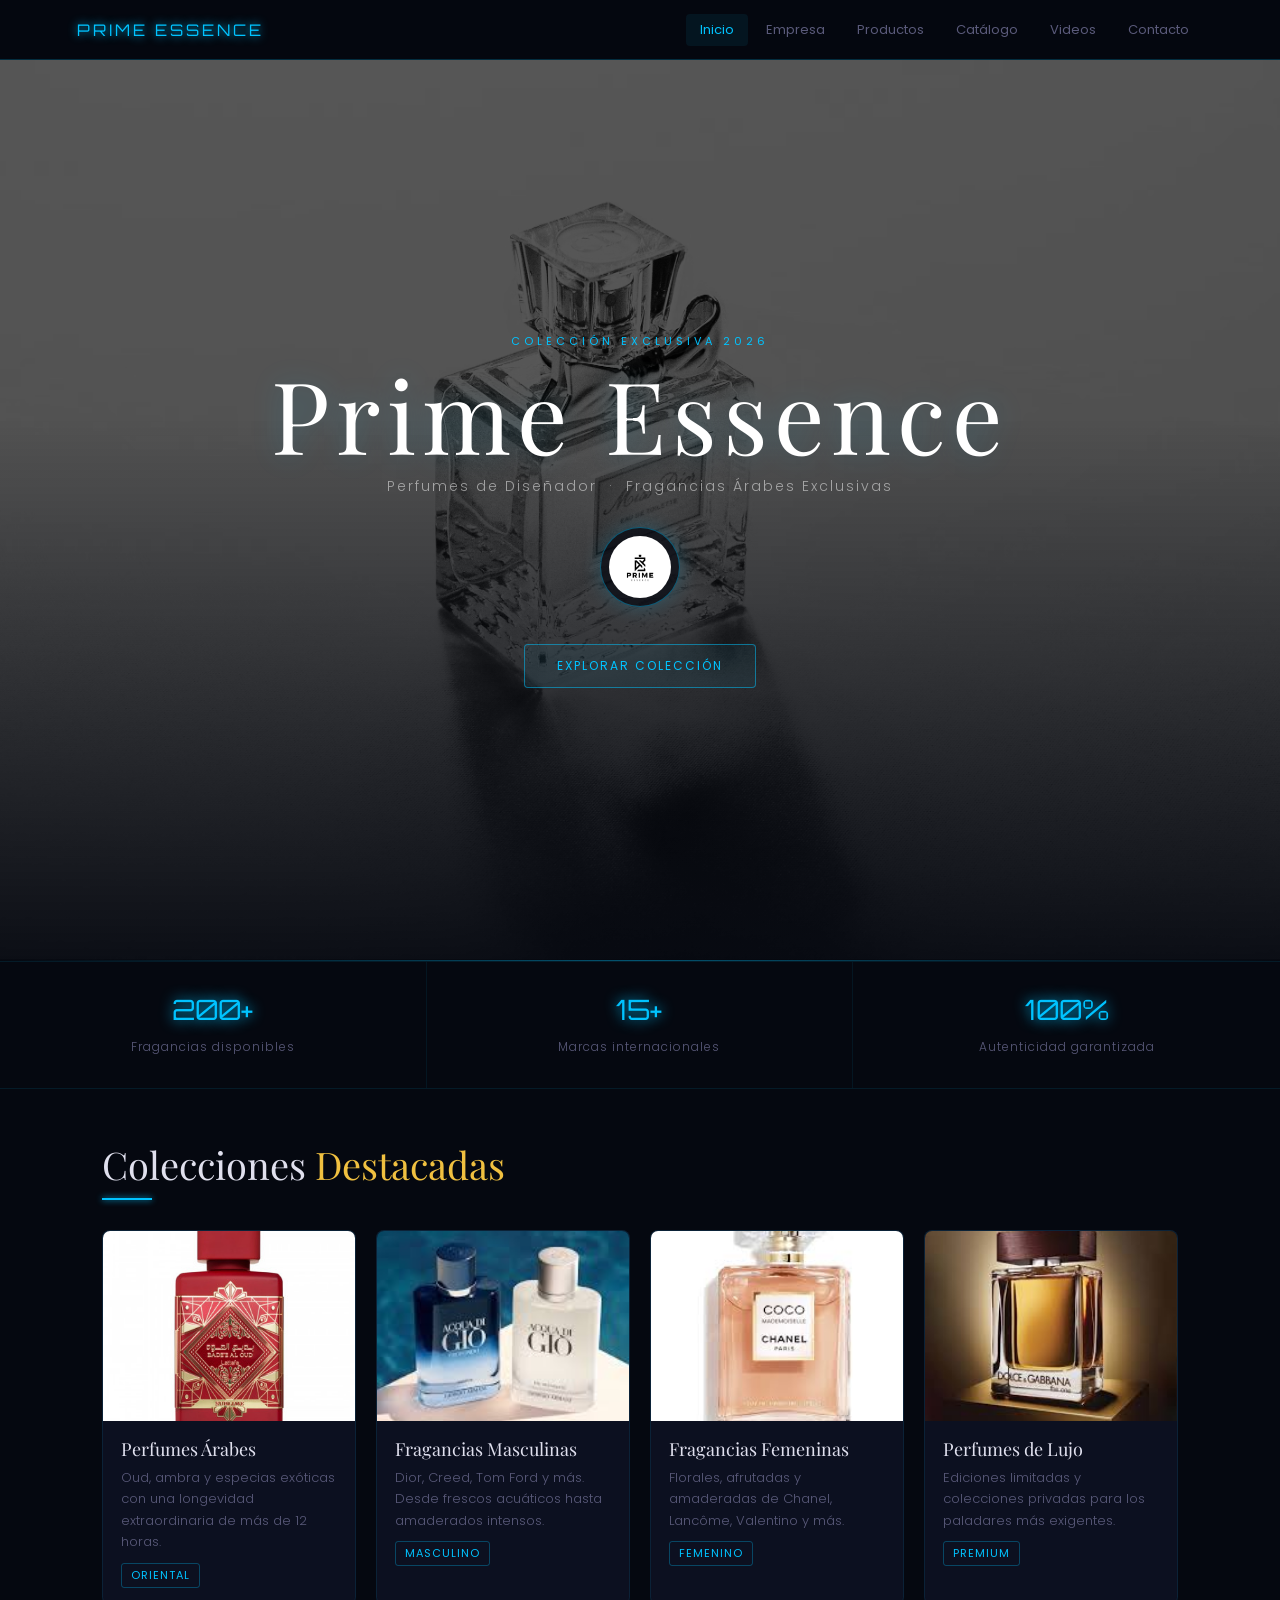
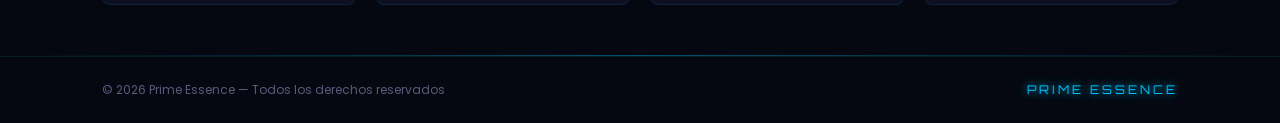
==== commit e8704223: "mejora pagina" ====
--- a/index.html
+++ b/index.html
@@ -2,337 +2,248 @@
 <html lang="es">
 <head>
 <meta charset="UTF-8">
-<title>Prime Essence</title>
-
-<link href="https://fonts.googleapis.com/css2?family=Playfair+Display:wght@500&family=Poppins:wght@300&display=swap" rel="stylesheet">
-
+<meta name="viewport" content="width=device-width, initial-scale=1.0">
+<title>Prime Essence — Fragancias Exclusivas</title>
+<link rel="stylesheet" href="style.css">
 <style>
-
-html{
-scroll-behavior:smooth;
-}
-
-body{
-margin:0;
-font-family:Poppins;
-background:#0a0f1f;
-color:white;
-}
-
-/* MENU */
-
-nav{
-background:#000;
-padding:15px;
-text-align:center;
-position:sticky;
-top:0;
-z-index:100;
-}
-
-nav a{
-color:white;
-margin:20px;
-text-decoration:none;
-font-size:16px;
-transition:0.3s;
-}
-
-nav a:hover{
-color:#1e3a8a;
-}
-
-/* PORTADA */
-
-header{
-background:url("portada2.jpg") center/cover;
-height:100vh;
-display:flex;
-flex-direction:column;
-justify-content:center;
-align-items:center;
-text-align:center;
-}
-
-header h1{
-font-family:Playfair Display;
-font-size:70px;
-margin:0;
-letter-spacing:3px;
-color: black;
-/* Borde blanco para resaltar sobre el fondo */
--webkit-text-stroke: 1.5px white;
-text-shadow: 0 0 20px rgba(255,255,255,0.4), 2px 2px 8px rgba(0,0,0,0.8);
-}
-
-header p{
-font-size:22px;
-color: black;
--webkit-text-stroke: 0.5px white;
-text-shadow: 1px 1px 6px rgba(0,0,0,0.9);
-}
-
-/* SECCIONES */
-
-section{
-padding:80px 10%;
-}
-
-h2{
-font-family:Playfair Display;
-color:#1e3a8a;
-margin-bottom:30px;
-}
-
-/* PRODUCTOS */
-
-.productos{
-display:grid;
-grid-template-columns:repeat(auto-fit,minmax(220px,1fr));
-gap:30px;
-}
-
-.card{
-background:#111;
-border-radius:10px;
-overflow:hidden;
-text-align:center;
-transition:0.3s;
-}
-
-.card img{
-width:100%;
-height:200px;
-object-fit:cover;
-}
-
-.card:hover{
-transform:scale(1.05);
-}
-
-.card h3{
-margin:15px 0;
-}
-
-/* TABLA */
-
-table{
-width:100%;
-border-collapse:collapse;
-margin-top:20px;
-background:white;
-color:black;
-}
-
-th, td{
-padding:12px;
-border:1px solid #ccc;
-text-align:center;
-}
-
-th{
-background:#1e3a8a;
-color:white;
-}
-
-/* VIDEO */
-
-.video{
-text-align:center;
-}
-
-/* Contenedor responsivo 16:9 */
-.video-wrapper {
-position: relative;
-width: 80%;
-margin: 0 auto;
-padding-top: 45%; /* 80% * 9/16 = 45% */
-}
-
-.video-wrapper iframe {
-position: absolute;
-top: 0;
-left: 0;
-width: 100%;
-height: 100%;
-border: none;
-}
-
-/* CONTACTO */
-
-.contacto{
-background:#000;
-text-align:center;
-padding:60px;
-}
-
-footer{
-text-align:center;
-padding:20px;
-background:#000;
-color:#aaa;
-}
-
+/* HERO */
+.hero {
+  position: relative;
+  height: 100vh;
+  min-height: 560px;
+  display: flex;
+  flex-direction: column;
+  justify-content: center;
+  align-items: center;
+  text-align: center;
+  overflow: hidden;
+}
+
+.hero-bg {
+  position: absolute;
+  inset: 0;
+  background: url("portada2.jpg.jpeg") center/cover no-repeat;
+  filter: brightness(0.4);
+  z-index: 0;
+}
+
+.hero-overlay {
+  position: absolute;
+  inset: 0;
+  background: linear-gradient(to top, rgba(5,8,16,0.9) 0%, transparent 60%);
+  z-index: 1;
+}
+
+.hero-content {
+  position: relative;
+  z-index: 2;
+  display: flex;
+  flex-direction: column;
+  align-items: center;
+  gap: 0;
+  padding: 0 20px;
+}
+
+.hero-eyebrow {
+  font-size: 11px;
+  letter-spacing: 4px;
+  text-transform: uppercase;
+  color: var(--neon-blue);
+  margin-bottom: 14px;
+}
+
+.hero-title {
+  font-family: 'Playfair Display', serif;
+  font-size: clamp(50px, 9vw, 100px);
+  font-weight: 400;
+  letter-spacing: 6px;
+  color: #fff;
+  text-shadow: 0 0 30px rgba(0,195,255,0.2);
+  line-height: 1;
+  margin-bottom: 12px;
+}
+
+.hero-sub {
+  font-size: 14px;
+  letter-spacing: 2px;
+  color: rgba(255,255,255,0.5);
+  font-weight: 300;
+}
+
+.hero-logo {
+  position: relative;
+  z-index: 2;
+  margin-top: 30px;
+}
+
+.hero-logo img {
+  width: 80px;
+  height: 80px;
+  object-fit: contain;
+  border-radius: 50%;
+  border: 1px solid rgba(0,195,255,0.4);
+  background: rgba(5,8,16,0.7);
+  padding: 8px;
+  box-shadow: 0 0 20px rgba(0,195,255,0.2);
+}
+
+.hero-btn {
+  position: relative;
+  z-index: 2;
+  margin-top: 30px;
+}
+
+.btn {
+  display: inline-block;
+  font-size: 12px;
+  letter-spacing: 2px;
+  text-transform: uppercase;
+  color: var(--neon-blue);
+  border: 1px solid rgba(0,195,255,0.5);
+  padding: 12px 32px;
+  text-decoration: none;
+  border-radius: 4px;
+  transition: background 0.3s, color 0.3s, box-shadow 0.3s;
+  background: rgba(0,195,255,0.05);
+}
+
+.btn:hover {
+  background: var(--neon-blue);
+  color: var(--bg);
+  box-shadow: 0 0 20px rgba(0,195,255,0.3);
+}
+
+/* STATS */
+.stats {
+  display: grid;
+  grid-template-columns: repeat(3, 1fr);
+  border-top: 1px solid rgba(0,195,255,0.1);
+  border-bottom: 1px solid rgba(0,195,255,0.1);
+}
+
+.stat {
+  padding: 30px 10%;
+  text-align: center;
+  border-right: 1px solid rgba(0,195,255,0.08);
+}
+.stat:last-child { border-right: none; }
+
+.stat-num {
+  font-family: 'Orbitron', sans-serif;
+  font-size: 28px;
+  color: var(--neon-blue);
+  text-shadow: 0 0 14px var(--neon-blue);
+  display: block;
+  margin-bottom: 6px;
+}
+
+.stat-label {
+  font-size: 12px;
+  letter-spacing: 1px;
+  color: var(--muted);
+  font-weight: 300;
+}
+
+@media (max-width: 560px) {
+  .stats { grid-template-columns: 1fr; }
+  .stat { border-right: none; border-bottom: 1px solid rgba(0,195,255,0.08); }
+}
 </style>
 </head>
-
 <body>
 
 <nav>
-
-<a href="#inicio">Inicio</a>
-<a href="#empresa">Empresa</a>
-<a href="#productos">Productos</a>
-<a href="#catalogo">Catálogo</a>
-<a href="#video">Video</a>
-<a href="#contacto">Contacto</a>
-
+  <a class="nav-brand" href="index.html">PRIME ESSENCE</a>
+  <div class="nav-links">
+    <a href="index.html" class="active">Inicio</a>
+    <a href="empresa.html">Empresa</a>
+    <a href="productos.html">Productos</a>
+    <a href="catalogo.html">Catálogo</a>
+    <a href="video.html">Videos</a>
+    <a href="contacto.html">Contacto</a>
+  </div>
 </nav>
 
-<header id="inicio">
-
-<h1>Prime Essence</h1>
-<p>Perfumes de diseñador y fragancias exclusivas</p>
-
+<header class="hero">
+  <div class="hero-bg"></div>
+  <div class="hero-overlay"></div>
+
+  <div class="hero-content fade-up">
+    <p class="hero-eyebrow">Colección Exclusiva 2026</p>
+    <h1 class="hero-title">Prime Essence</h1>
+    <p class="hero-sub">Perfumes de Diseñador &nbsp;·&nbsp; Fragancias Árabes Exclusivas</p>
+  </div>
+
+  <div class="hero-logo fade-up d2">
+    <img src="logo.jpeg" alt="Prime Essence Logo">
+  </div>
+
+  <div class="hero-btn fade-up d3">
+    <a href="productos.html" class="btn">Explorar Colección</a>
+  </div>
 </header>
 
-<section id="empresa">
-
-<h2>Sobre Prime Essence</h2>
-
-<p>
-Prime Essence es una marca dedicada a la venta de perfumes de diseñador y fragancias
-árabes exclusivas. Nos enfocamos en ofrecer aromas elegantes, duraderos y de alta
-calidad para personas que buscan destacar con su esencia.
-</p>
-
-<p>
-Nuestro catálogo incluye perfumes masculinos, femeninos y unisex de marcas
-reconocidas dentro de la perfumería internacional.
-</p>
-
+<div class="glow-line"></div>
+
+<div class="stats">
+  <div class="stat">
+    <span class="stat-num">200+</span>
+    <span class="stat-label">Fragancias disponibles</span>
+  </div>
+  <div class="stat">
+    <span class="stat-num">15+</span>
+    <span class="stat-label">Marcas internacionales</span>
+  </div>
+  <div class="stat">
+    <span class="stat-num">100%</span>
+    <span class="stat-label">Autenticidad garantizada</span>
+  </div>
+</div>
+
+<section>
+  <h2>Colecciones <span class="accent">Destacadas</span></h2>
+  <div class="divider"></div>
+  <div class="card-grid">
+    <div class="card fade-up d1">
+      <img src="arabe.jpg.jpeg" alt="Perfumes Árabes">
+      <div class="card-body">
+        <h3>Perfumes Árabes</h3>
+        <p>Oud, ambra y especias exóticas con una longevidad extraordinaria de más de 12 horas.</p>
+        <span class="tag">Oriental</span>
+      </div>
+    </div>
+    <div class="card fade-up d2">
+      <img src="masculinas.jpg.jpeg" alt="Fragancias Masculinas">
+      <div class="card-body">
+        <h3>Fragancias Masculinas</h3>
+        <p>Dior, Creed, Tom Ford y más. Desde frescos acuáticos hasta amaderados intensos.</p>
+        <span class="tag">Masculino</span>
+      </div>
+    </div>
+    <div class="card fade-up d3">
+      <img src="feme.jpg.jpeg" alt="Fragancias Femeninas">
+      <div class="card-body">
+        <h3>Fragancias Femeninas</h3>
+        <p>Florales, afrutadas y amaderadas de Chanel, Lancôme, Valentino y más.</p>
+        <span class="tag">Femenino</span>
+      </div>
+    </div>
+    <div class="card fade-up d4">
+      <img src="delujo.jpg.jpeg" alt="Perfumes de Lujo">
+      <div class="card-body">
+        <h3>Perfumes de Lujo</h3>
+        <p>Ediciones limitadas y colecciones privadas para los paladares más exigentes.</p>
+        <span class="tag">Premium</span>
+      </div>
+    </div>
+  </div>
 </section>
 
-<section id="productos">
-
-<h2>Nuestros Productos</h2>
-
-<div class="productos">
-
-<div class="card">
-<img src="arabe.jpg.jpeg">
-<h3>Perfumes Árabes</h3>
-</div>
-
-<div class="card">
-<img src="masculinas.jpg.jpeg">
-<h3>Fragancias Masculinas</h3>
-</div>
-
-<div class="card">
-<img src="feme.jpg.jpeg">
-<h3>Fragancias Femeninas</h3>
-</div>
-
-<div class="card">
-<img src="unisex.jpg.jpeg">
-<h3>Perfumes Unisex</h3>
-</div>
-
-<div class="card">
-<img src="delujo.jpg.jpeg">
-<h3>Perfumes de lujo</h3>
-</div>
-
-<div class="card">
-<img src="impor.jpg.jpeg">
-<h3>Perfumes Importados</h3>
-</div>
-
-</div>
-
-</section>
-
-<section id="catalogo">
-
-<h2>Catálogo de perfumes</h2>
-
-<table>
-
-<tr>
-<th>Perfume</th>
-<th>Marca</th>
-<th>Tipo</th>
-<th>Duración</th>
-<th>Precio</th>
-</tr>
-
-<tr>
-<td>Suavage</td>
-<td>Dior</td>
-<td>Hombre</td>
-<td>10-12 horas</td>
-<td>$4,500</td>
-</tr>
-
-<tr>
-<td>Chanel No. 5</td>
-<td>Chanel</td>
-<td>Mujer</td>
-<td>10 horas</td>
-<td>3,000</td>
-</tr>
-
-<tr>
-<td>Creed Aventus</td>
-<td>Creed</td>
-<td>Hombre</td>
-<td>8 horas</td>
-<td>$900</td>
-</tr>
-
-<tr>
-<td>CK One</td>
-<td>Calvin Klein</td>
-<td>Unisex</td>
-<td>9 horas</td>
-<td>$1,000</td>
-</tr>
-
-</table>
-
-</section>
-
-<section id="video" class="video">
-
-<h2>Conoce nuestras fragancias</h2>
-
-<!-- URL de embed corregida: usar /embed/VIDEO_ID en lugar del link de watch -->
-<div class="video-wrapper">
-  <iframe 
-    src="https://www.youtube.com/embed/Tdal-6WNWVo" 
-    allow="accelerometer; autoplay; clipboard-write; encrypted-media; gyroscope; picture-in-picture" 
-    allowfullscreen>
-  </iframe>
-</div>
-
-</section>
-
-<section id="contacto" class="contacto">
-
-<h2>Contacto</h2>
-
-<p>Email: primeessence@gmail.com</p>
-<p>Instagram: @prime_essence</p>
-<p>Teléfono: +52 353 130 0909</p>
-<p>Anai Barajas Medina</p>
-
-</section>
+<div class="glow-line"></div>
 
 <footer>
-
-<p>© 2026 Prime Essence</p>
-
+  <p>© 2026 Prime Essence — Todos los derechos reservados</p>
+  <span class="footer-brand">PRIME ESSENCE</span>
 </footer>
 
 </body>
--- a/style.css
+++ b/style.css
@@ -0,0 +1,333 @@
+/* ============================================
+   PRIME ESSENCE — GLOBAL STYLES
+   ============================================ */
+
+@import url('https://fonts.googleapis.com/css2?family=Playfair+Display:wght@400;600&family=Poppins:wght@300;400;600&family=Orbitron:wght@400;700&display=swap');
+
+:root {
+  --neon-blue:   #00c3ff;
+  --neon-gold:   #f0c040;
+  --neon-purple: #b06aff;
+  --bg:          #050810;
+  --bg-card:     #0c1020;
+  --text:        #e0e0ee;
+  --muted:       #5a5a7a;
+}
+
+* { box-sizing: border-box; margin: 0; padding: 0; }
+html { scroll-behavior: smooth; }
+
+body {
+  font-family: 'Poppins', sans-serif;
+  background: var(--bg);
+  color: var(--text);
+  overflow-x: hidden;
+}
+
+/* NAV */
+nav {
+  position: sticky;
+  top: 0;
+  z-index: 100;
+  background: rgba(5,8,16,0.95);
+  border-bottom: 1px solid rgba(0,195,255,0.2);
+  padding: 0 6%;
+  display: flex;
+  align-items: center;
+  justify-content: space-between;
+  height: 60px;
+}
+
+.nav-brand {
+  font-family: 'Orbitron', sans-serif;
+  font-size: 16px;
+  letter-spacing: 3px;
+  color: var(--neon-blue);
+  text-decoration: none;
+  text-shadow: 0 0 10px var(--neon-blue);
+}
+
+.nav-links { display: flex; gap: 4px; flex-wrap: wrap; }
+
+.nav-links a {
+  color: var(--muted);
+  text-decoration: none;
+  font-size: 13px;
+  font-weight: 400;
+  padding: 6px 14px;
+  border-radius: 4px;
+  transition: color 0.25s, background 0.25s;
+}
+
+.nav-links a:hover,
+.nav-links a.active {
+  color: var(--neon-blue);
+  background: rgba(0,195,255,0.07);
+}
+
+/* PAGE HEADER */
+.page-header {
+  padding: 70px 8% 40px;
+}
+
+.page-header .label {
+  font-size: 11px;
+  letter-spacing: 3px;
+  text-transform: uppercase;
+  color: var(--neon-blue);
+  margin-bottom: 12px;
+  display: block;
+}
+
+.page-header h1 {
+  font-family: 'Playfair Display', serif;
+  font-size: clamp(32px, 5vw, 58px);
+  font-weight: 400;
+  letter-spacing: 1px;
+  line-height: 1.15;
+  margin-bottom: 14px;
+}
+
+.page-header h1 span { color: var(--neon-blue); }
+
+.page-header p {
+  color: var(--muted);
+  font-size: 15px;
+  line-height: 1.7;
+  max-width: 540px;
+  font-weight: 300;
+}
+
+/* SECTIONS */
+section { padding: 50px 8%; }
+
+h2 {
+  font-family: 'Playfair Display', serif;
+  font-size: clamp(24px, 3.5vw, 38px);
+  font-weight: 400;
+  margin-bottom: 8px;
+}
+
+h2 .accent { color: var(--neon-gold); }
+
+.divider {
+  width: 50px;
+  height: 2px;
+  background: var(--neon-blue);
+  box-shadow: 0 0 6px var(--neon-blue);
+  margin-bottom: 30px;
+}
+
+/* CARDS */
+.card-grid {
+  display: grid;
+  grid-template-columns: repeat(auto-fit, minmax(220px, 1fr));
+  gap: 20px;
+}
+
+.card {
+  background: var(--bg-card);
+  border: 1px solid rgba(0,195,255,0.1);
+  border-radius: 8px;
+  overflow: hidden;
+  transition: transform 0.3s, border-color 0.3s, box-shadow 0.3s;
+}
+
+.card:hover {
+  transform: translateY(-5px);
+  border-color: rgba(0,195,255,0.4);
+  box-shadow: 0 8px 30px rgba(0,195,255,0.1);
+}
+
+.card img {
+  width: 100%;
+  height: 190px;
+  object-fit: cover;
+  display: block;
+}
+
+.card-body { padding: 16px 18px; }
+
+.card-body h3 {
+  font-family: 'Playfair Display', serif;
+  font-size: 18px;
+  font-weight: 400;
+  margin-bottom: 6px;
+}
+
+.card-body p {
+  font-size: 13px;
+  color: var(--muted);
+  line-height: 1.65;
+  font-weight: 300;
+}
+
+.tag {
+  display: inline-block;
+  margin-top: 10px;
+  font-size: 11px;
+  letter-spacing: 1px;
+  text-transform: uppercase;
+  color: var(--neon-blue);
+  border: 1px solid rgba(0,195,255,0.3);
+  padding: 3px 9px;
+  border-radius: 3px;
+}
+
+/* TABLE */
+.table-wrap {
+  overflow-x: auto;
+  border: 1px solid rgba(0,195,255,0.15);
+  border-radius: 8px;
+}
+
+table { width: 100%; border-collapse: collapse; }
+
+thead tr { background: rgba(0,195,255,0.07); }
+
+th {
+  font-size: 11px;
+  letter-spacing: 1.5px;
+  text-transform: uppercase;
+  color: var(--neon-blue);
+  padding: 14px 18px;
+  text-align: left;
+  border-bottom: 1px solid rgba(0,195,255,0.15);
+  font-weight: 600;
+}
+
+td {
+  padding: 13px 18px;
+  font-size: 14px;
+  border-bottom: 1px solid rgba(255,255,255,0.04);
+  font-weight: 300;
+}
+
+tbody tr:last-child td { border-bottom: none; }
+tbody tr:hover { background: rgba(0,195,255,0.03); }
+
+.price { color: var(--neon-gold); font-weight: 600; }
+
+.badge {
+  display: inline-block;
+  padding: 2px 9px;
+  border-radius: 3px;
+  font-size: 11px;
+  letter-spacing: 1px;
+  text-transform: uppercase;
+}
+.badge-h { background: rgba(0,195,255,0.1); color: var(--neon-blue); border: 1px solid rgba(0,195,255,0.25); }
+.badge-m { background: rgba(176,106,255,0.1); color: var(--neon-purple); border: 1px solid rgba(176,106,255,0.25); }
+.badge-u { background: rgba(240,192,64,0.1); color: var(--neon-gold); border: 1px solid rgba(240,192,64,0.25); }
+
+/* VIDEO */
+.video-container {
+  width: 90%;
+  max-width: 860px;
+  margin: 0 auto;
+  border: 1px solid rgba(0,195,255,0.2);
+  border-radius: 8px;
+  overflow: hidden;
+  box-shadow: 0 0 40px rgba(0,195,255,0.1);
+  aspect-ratio: 16/9;
+}
+
+.video-container iframe {
+  display: block;
+  width: 100%;
+  height: 100%;
+  border: none;
+}
+
+/* CONTACT */
+.contact-row {
+  display: flex;
+  align-items: center;
+  gap: 14px;
+  padding: 16px 0;
+  border-bottom: 1px solid rgba(255,255,255,0.05);
+}
+
+.contact-row:last-child { border-bottom: none; }
+
+.contact-icon {
+  font-size: 20px;
+  width: 42px;
+  height: 42px;
+  display: flex;
+  align-items: center;
+  justify-content: center;
+  background: rgba(0,195,255,0.08);
+  border: 1px solid rgba(0,195,255,0.2);
+  border-radius: 6px;
+  flex-shrink: 0;
+}
+
+.contact-row label {
+  display: block;
+  font-size: 10px;
+  letter-spacing: 2px;
+  text-transform: uppercase;
+  color: var(--muted);
+  margin-bottom: 2px;
+}
+
+.contact-row a,
+.contact-row span {
+  font-size: 15px;
+  color: var(--text);
+  text-decoration: none;
+  font-weight: 300;
+}
+
+.contact-row a:hover { color: var(--neon-blue); }
+
+/* FOOTER */
+footer {
+  border-top: 1px solid rgba(0,195,255,0.1);
+  padding: 24px 8%;
+  display: flex;
+  justify-content: space-between;
+  align-items: center;
+  flex-wrap: wrap;
+  gap: 8px;
+}
+
+footer p {
+  font-size: 12px;
+  color: var(--muted);
+}
+
+.footer-brand {
+  font-family: 'Orbitron', sans-serif;
+  font-size: 12px;
+  letter-spacing: 3px;
+  color: var(--neon-blue);
+  text-shadow: 0 0 8px var(--neon-blue);
+}
+
+/* GLOW LINE */
+.glow-line {
+  height: 1px;
+  background: linear-gradient(90deg, transparent, var(--neon-blue), transparent);
+  opacity: 0.4;
+}
+
+/* ANIMATIONS */
+@keyframes fadeUp {
+  from { opacity: 0; transform: translateY(20px); }
+  to   { opacity: 1; transform: translateY(0); }
+}
+.fade-up { animation: fadeUp 0.7s ease both; }
+.d1 { animation-delay: 0.1s; }
+.d2 { animation-delay: 0.2s; }
+.d3 { animation-delay: 0.3s; }
+.d4 { animation-delay: 0.4s; }
+
+@media (max-width: 600px) {
+  nav { padding: 0 4%; }
+  .nav-links a { padding: 5px 8px; font-size: 12px; }
+  section { padding: 40px 5%; }
+  .page-header { padding: 50px 5% 30px; }
+  footer { flex-direction: column; text-align: center; }
+}
